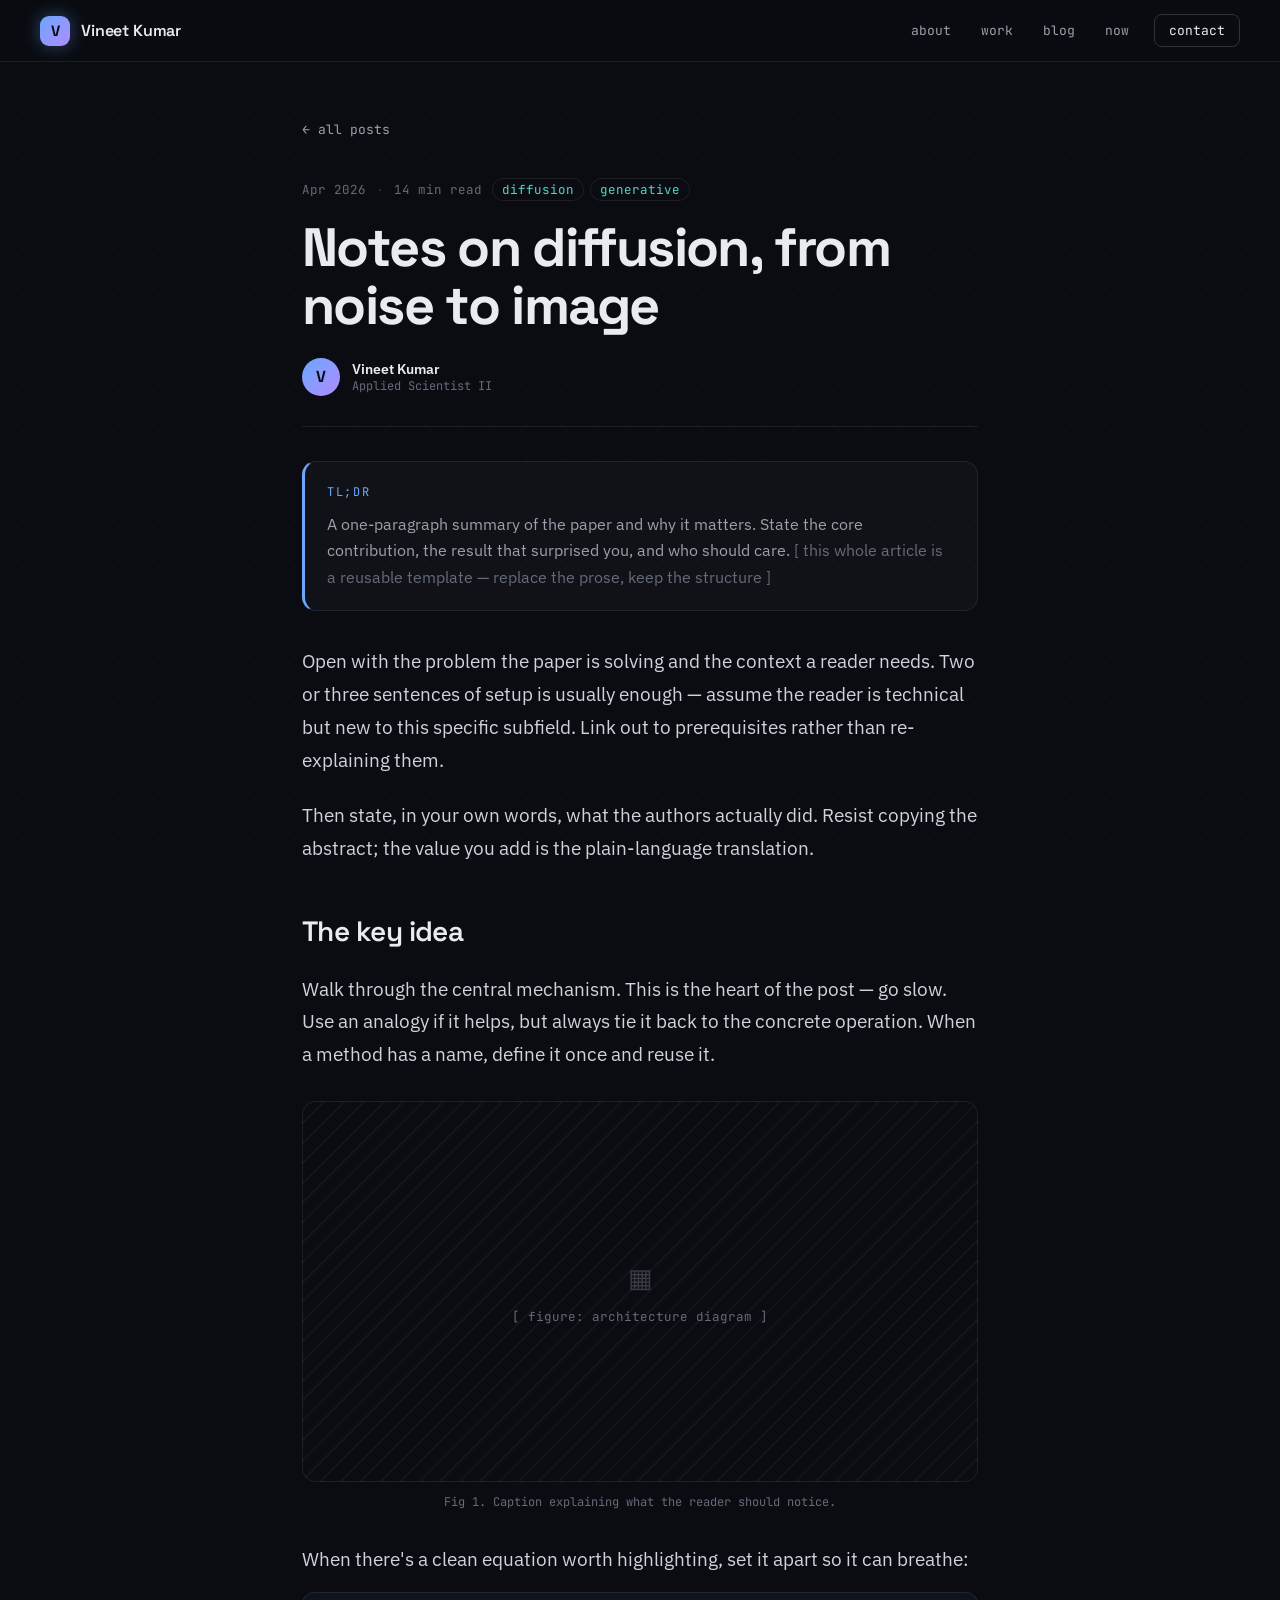
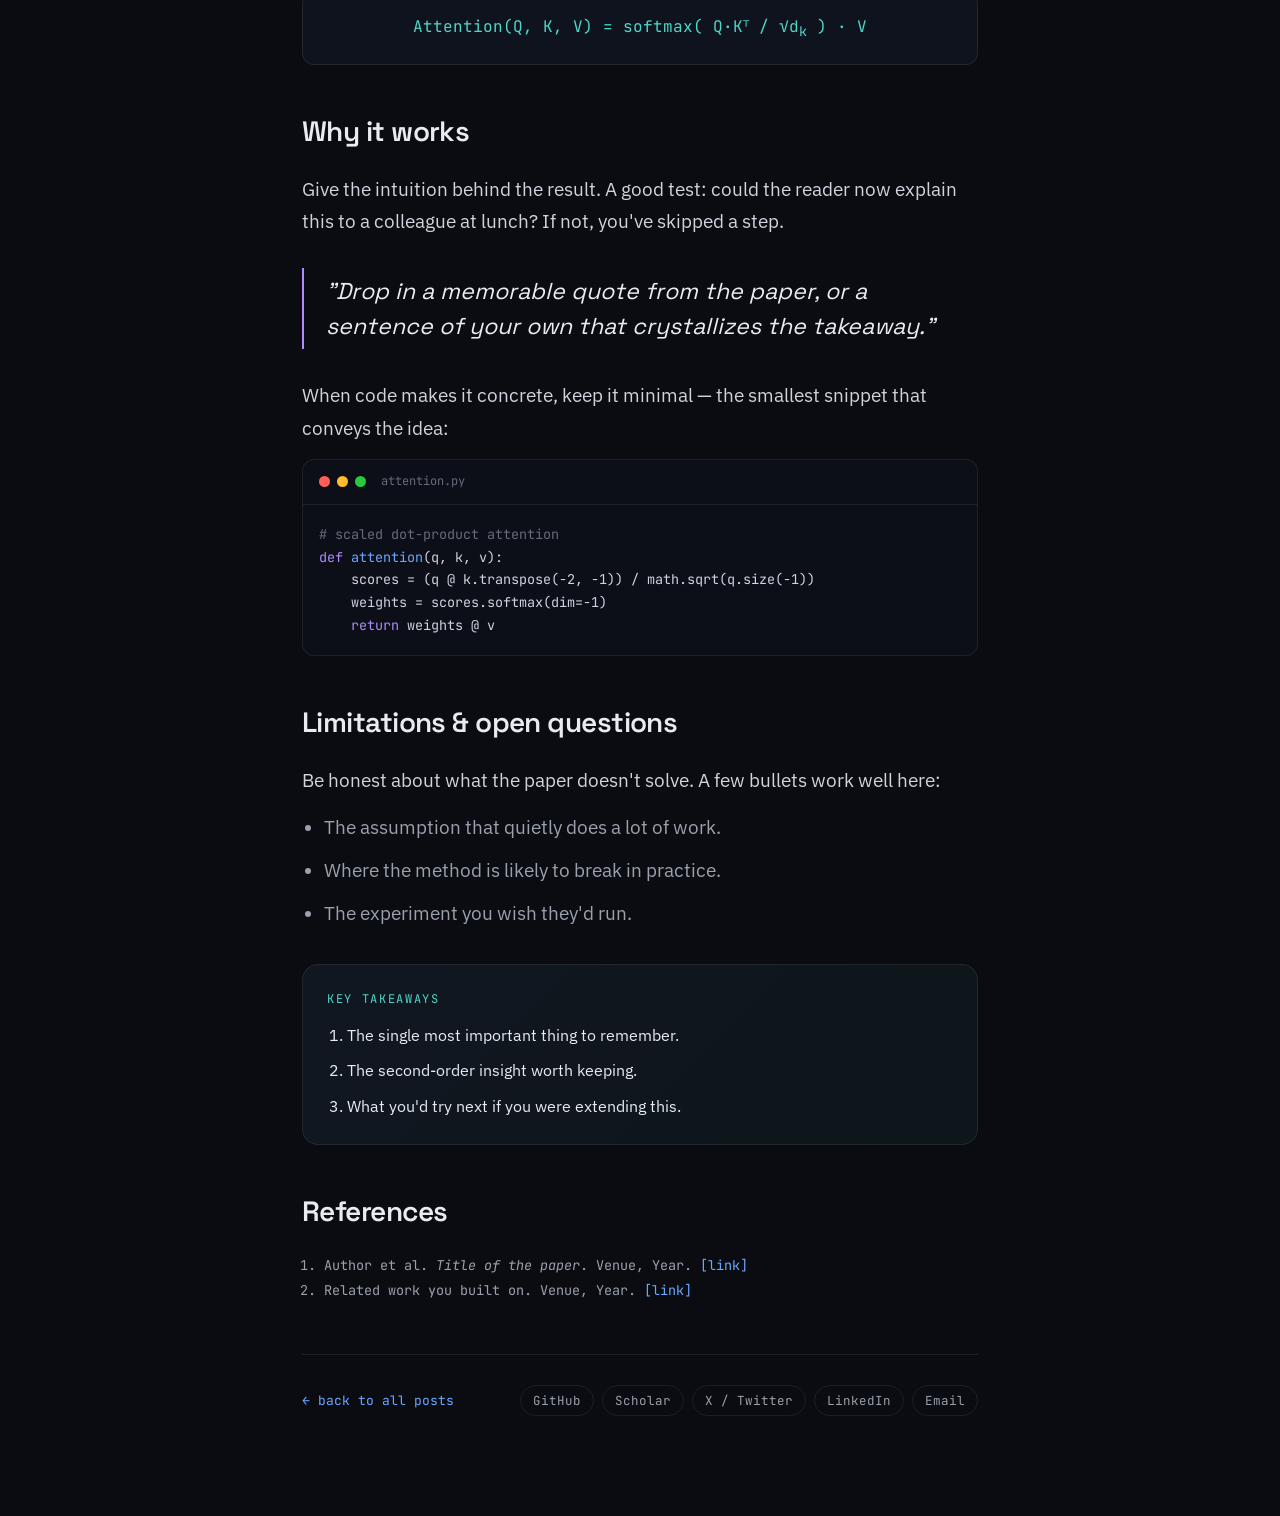
==== posts/notes-on-diffusion.html @ c58b837d "Replace blog with personal site template from Claude Design Compile the "Personal Site" Claude-Desig" ====
<!doctype html>
<html lang="en">
<head>
<meta charset="utf-8">
<meta name="viewport" content="width=device-width, initial-scale=1">
<title>Notes on diffusion, from noise to image — Vineet Kumar</title>
<meta name="description" content="Intuition for the forward and reverse diffusion processes.">
<link rel="preconnect" href="https://fonts.googleapis.com">
<link rel="preconnect" href="https://fonts.gstatic.com" crossorigin>
<link href="https://fonts.googleapis.com/css2?family=Space+Grotesk:wght@400;500;600;700&family=IBM+Plex+Sans:wght@400;500;600&family=JetBrains+Mono:wght@400;500&display=swap" rel="stylesheet">
<link rel="stylesheet" href="../styles.css">
</head>
<body>

<div aria-hidden="true" style="position:fixed;inset:0;background-image:radial-gradient(rgba(255,255,255,0.022) 1px, transparent 1px);background-size:34px 34px;pointer-events:none;z-index:0;"></div>
<div id="progress" style="position:fixed;top:0;left:0;height:2px;width:0%;background:linear-gradient(90deg,var(--accent),var(--accent3));z-index:60;box-shadow:0 0 12px var(--accent);transition:width .08s linear;"></div>

<nav style="position:sticky;top:0;z-index:50;display:flex;align-items:center;justify-content:space-between;gap:16px;padding:14px clamp(18px,5vw,40px);backdrop-filter:blur(14px);background:rgba(10,12,17,0.62);border-bottom:1px solid var(--border);">
  <a href="../index.html" style="display:flex;align-items:center;gap:11px;font-family:var(--display);font-weight:600;letter-spacing:-0.01em;font-size:16px;">
    <span style="width:30px;height:30px;border-radius:9px;display:grid;place-items:center;background:linear-gradient(135deg,var(--accent),var(--accent2));color:#0a0c11;font-weight:700;font-size:15px;box-shadow:0 0 18px rgba(106,168,255,0.4);">V</span>
    <span>Vineet&nbsp;Kumar</span>
  </a>
  <div style="display:flex;align-items:center;gap:clamp(4px,2vw,8px);flex-wrap:wrap;justify-content:flex-end;font-family:var(--mono);font-size:13px;">
    <a href="../index.html#about" class="navlink" style="padding:7px 11px;border-radius:8px;color:var(--muted);transition:color .2s,background .2s;">about</a>
    <a href="../index.html#work" class="navlink" style="padding:7px 11px;border-radius:8px;color:var(--muted);transition:color .2s,background .2s;">work</a>
    <a href="../index.html#blog" class="navlink" style="padding:7px 11px;border-radius:8px;color:var(--muted);transition:color .2s,background .2s;">blog</a>
    <a href="../index.html#now" class="navlink" style="padding:7px 11px;border-radius:8px;color:var(--muted);transition:color .2s,background .2s;">now</a>
    <a href="../index.html#contact" class="navcta" style="margin-left:6px;padding:7px 14px;border-radius:8px;border:1px solid var(--border2);color:var(--text);transition:background .2s,border-color .2s;">contact</a>
  </div>
</nav>

<!-- ponytail: the article body below is the reusable post template from the design; the 3 post files share it. Replace prose, keep structure. -->
<article style="position:relative;z-index:1;max-width:740px;margin:0 auto;padding:clamp(28px,5vw,56px) clamp(18px,5vw,32px) 100px;">
  <a href="../index.html#blog" class="backlink" style="display:inline-flex;align-items:center;gap:8px;font-family:var(--mono);font-size:13px;color:var(--muted);margin-bottom:40px;transition:color .2s;">← all posts</a>

  <div style="display:flex;flex-wrap:wrap;align-items:center;gap:10px;font-family:var(--mono);font-size:12.5px;color:var(--faint);margin-bottom:18px;">
    <span>Apr 2026</span><span style="opacity:.4;">·</span><span>14 min read</span>
    <span style="display:flex;gap:6px;">
      <span style="padding:2px 9px;border-radius:999px;border:1px solid var(--border);color:var(--accent3);">diffusion</span>
      <span style="padding:2px 9px;border-radius:999px;border:1px solid var(--border);color:var(--accent3);">generative</span>
    </span>
  </div>

  <h1 style="margin:0 0 22px;font-family:var(--display);font-weight:700;font-size:clamp(32px,6vw,54px);line-height:1.08;letter-spacing:-0.03em;">Notes on diffusion, from noise to image</h1>

  <div style="display:flex;align-items:center;gap:12px;padding-bottom:30px;margin-bottom:8px;border-bottom:1px solid var(--border);">
    <span style="width:38px;height:38px;border-radius:50%;display:grid;place-items:center;background:linear-gradient(135deg,var(--accent),var(--accent2));color:#0a0c11;font-weight:700;font-family:var(--display);">V</span>
    <div style="font-size:14px;"><div style="font-weight:600;">Vineet Kumar</div><div style="color:var(--faint);font-family:var(--mono);font-size:12px;">Applied Scientist II</div></div>
  </div>

  <div style="font-size:clamp(16.5px,2.4vw,18.5px);line-height:1.78;color:#cfd3dd;">
    <div style="margin:34px 0;padding:20px 22px;border-radius:14px;background:var(--surface);border:1px solid var(--border);border-left:3px solid var(--accent);">
      <div style="font-family:var(--mono);font-size:12px;letter-spacing:0.14em;text-transform:uppercase;color:var(--accent);margin-bottom:8px;">TL;DR</div>
      <div style="font-size:16px;line-height:1.65;color:var(--muted);">A one-paragraph summary of the paper and why it matters. State the core contribution, the result that surprised you, and who should care. <span style="color:var(--faint);">[ this whole article is a reusable template — replace the prose, keep the structure ]</span></div>
    </div>

    <p style="margin:0 0 22px;">Open with the problem the paper is solving and the context a reader needs. Two or three sentences of setup is usually enough — assume the reader is technical but new to this specific subfield. Link out to prerequisites rather than re-explaining them.</p>
    <p style="margin:0 0 30px;">Then state, in your own words, what the authors actually did. Resist copying the abstract; the value you add is the plain-language translation.</p>

    <h2 style="margin:42px 0 16px;font-family:var(--display);font-weight:600;font-size:clamp(22px,3.2vw,28px);letter-spacing:-0.02em;color:var(--text);">The key idea</h2>
    <p style="margin:0 0 22px;">Walk through the central mechanism. This is the heart of the post — go slow. Use an analogy if it helps, but always tie it back to the concrete operation. When a method has a name, define it once and reuse it.</p>

    <figure style="margin:30px 0;">
      <div style="border-radius:14px;overflow:hidden;border:1px solid var(--border);background:linear-gradient(135deg,#11151f,#0c0f17);background-image:repeating-linear-gradient(135deg,rgba(255,255,255,0.035) 0 2px,transparent 2px 14px);aspect-ratio:16/9;display:grid;place-items:center;">
        <div style="text-align:center;font-family:var(--mono);font-size:12.5px;color:var(--faint);line-height:1.8;"><div style="font-size:26px;opacity:.5;margin-bottom:4px;">▦</div>[ figure: architecture diagram ]</div>
      </div>
      <figcaption style="margin-top:10px;font-family:var(--mono);font-size:12px;color:var(--faint);text-align:center;">Fig 1. Caption explaining what the reader should notice.</figcaption>
    </figure>

    <p style="margin:0 0 16px;">When there's a clean equation worth highlighting, set it apart so it can breathe:</p>
    <div style="margin:0 0 26px;padding:20px;border-radius:12px;background:var(--bg-soft);border:1px solid var(--border);text-align:center;font-family:var(--mono);font-size:16px;color:var(--accent3);">Attention(Q, K, V) = softmax( Q·Kᵀ / √d<sub>k</sub> ) · V</div>

    <h2 style="margin:42px 0 16px;font-family:var(--display);font-weight:600;font-size:clamp(22px,3.2vw,28px);letter-spacing:-0.02em;color:var(--text);">Why it works</h2>
    <p style="margin:0 0 22px;">Give the intuition behind the result. A good test: could the reader now explain this to a colleague at lunch? If not, you've skipped a step.</p>

    <blockquote style="margin:30px 0;padding:6px 0 6px 22px;border-left:2px solid var(--accent2);font-family:var(--display);font-style:italic;font-size:clamp(19px,3vw,23px);line-height:1.5;color:var(--text);">"Drop in a memorable quote from the paper, or a sentence of your own that crystallizes the takeaway."</blockquote>

    <p style="margin:0 0 14px;">When code makes it concrete, keep it minimal — the smallest snippet that conveys the idea:</p>
    <div style="margin:0 0 30px;border-radius:12px;overflow:hidden;border:1px solid var(--border);background:#0c0f17;">
      <div style="display:flex;align-items:center;gap:7px;padding:11px 16px;border-bottom:1px solid var(--border);">
        <span style="width:11px;height:11px;border-radius:50%;background:#ff5f57;"></span><span style="width:11px;height:11px;border-radius:50%;background:#febc2e;"></span><span style="width:11px;height:11px;border-radius:50%;background:#28c840;"></span>
        <span style="margin-left:8px;font-family:var(--mono);font-size:12px;color:var(--faint);">attention.py</span>
      </div>
      <pre style="margin:0;padding:18px 16px;overflow-x:auto;font-family:var(--mono);font-size:13.5px;line-height:1.7;color:#cfd3dd;"><span style="color:var(--faint);"># scaled dot-product attention</span>
<span style="color:var(--accent2);">def</span> <span style="color:var(--accent);">attention</span>(q, k, v):
    scores = (q @ k.transpose(-2, -1)) / math.sqrt(q.size(-1))
    weights = scores.softmax(dim=-1)
    <span style="color:var(--accent2);">return</span> weights @ v</pre>
    </div>

    <h2 style="margin:42px 0 16px;font-family:var(--display);font-weight:600;font-size:clamp(22px,3.2vw,28px);letter-spacing:-0.02em;color:var(--text);">Limitations &amp; open questions</h2>
    <p style="margin:0 0 14px;">Be honest about what the paper doesn't solve. A few bullets work well here:</p>
    <ul style="margin:0 0 26px;padding-left:22px;color:var(--muted);">
      <li style="margin-bottom:10px;">The assumption that quietly does a lot of work.</li>
      <li style="margin-bottom:10px;">Where the method is likely to break in practice.</li>
      <li style="margin-bottom:0;">The experiment you wish they'd run.</li>
    </ul>

    <div style="margin:34px 0;padding:24px;border-radius:16px;background:linear-gradient(135deg,rgba(106,168,255,0.07),rgba(79,214,201,0.05));border:1px solid var(--border);">
      <div style="font-family:var(--mono);font-size:12px;letter-spacing:0.14em;text-transform:uppercase;color:var(--accent3);margin-bottom:12px;">Key takeaways</div>
      <ol style="margin:0;padding-left:20px;line-height:1.7;color:var(--text);font-size:16px;">
        <li style="margin-bottom:8px;">The single most important thing to remember.</li>
        <li style="margin-bottom:8px;">The second-order insight worth keeping.</li>
        <li style="margin-bottom:0;">What you'd try next if you were extending this.</li>
      </ol>
    </div>

    <h2 style="margin:42px 0 16px;font-family:var(--display);font-weight:600;font-size:clamp(22px,3.2vw,28px);letter-spacing:-0.02em;color:var(--text);">References</h2>
    <ol style="margin:0 0 10px;padding-left:22px;font-family:var(--mono);font-size:13.5px;line-height:1.9;color:var(--muted);">
      <li>Author et al. <em>Title of the paper</em>. Venue, Year. <span style="color:var(--accent);">[link]</span></li>
      <li>Related work you built on. Venue, Year. <span style="color:var(--accent);">[link]</span></li>
    </ol>
  </div>

  <div style="margin-top:50px;padding-top:30px;border-top:1px solid var(--border);display:flex;flex-wrap:wrap;align-items:center;justify-content:space-between;gap:16px;">
    <a href="../index.html#blog" class="backlink2" style="font-family:var(--mono);font-size:13px;color:var(--accent);transition:opacity .2s;">← back to all posts</a>
    <div style="display:flex;gap:8px;font-family:var(--mono);font-size:12.5px;">
      <a href="#" target="_blank" rel="noopener" class="social-foot" style="padding:6px 12px;border-radius:999px;color:var(--muted);border:1px solid var(--border);transition:color .2s,border-color .2s;">GitHub</a>
      <a href="#" target="_blank" rel="noopener" class="social-foot" style="padding:6px 12px;border-radius:999px;color:var(--muted);border:1px solid var(--border);transition:color .2s,border-color .2s;">Scholar</a>
      <a href="#" target="_blank" rel="noopener" class="social-foot" style="padding:6px 12px;border-radius:999px;color:var(--muted);border:1px solid var(--border);transition:color .2s,border-color .2s;">X / Twitter</a>
      <a href="#" target="_blank" rel="noopener" class="social-foot" style="padding:6px 12px;border-radius:999px;color:var(--muted);border:1px solid var(--border);transition:color .2s,border-color .2s;">LinkedIn</a>
      <a href="mailto:you@example.com" class="social-foot" style="padding:6px 12px;border-radius:999px;color:var(--muted);border:1px solid var(--border);transition:color .2s,border-color .2s;">Email</a>
    </div>
  </div>
</article>

<script src="../site.js"></script>
</body>
</html>
---- styles.css ----
:root {
  --bg:#0a0c11; --bg-soft:#0e131d;
  --surface:rgba(255,255,255,0.028); --surface2:rgba(255,255,255,0.05);
  --border:rgba(255,255,255,0.08); --border2:rgba(255,255,255,0.16);
  --text:#e9ebf1; --muted:#9aa0ad; --faint:#646b7a;
  --accent:#6aa8ff; --accent2:#b08bff; --accent3:#4fd6c9;
  --display:'Space Grotesk',sans-serif;
  --sans:'IBM Plex Sans',system-ui,sans-serif;
  --mono:'JetBrains Mono',monospace;
}
* { box-sizing: border-box; }
html { scroll-behavior: smooth; }
body {
  margin: 0; min-height: 100vh; overflow-x: hidden;
  color: var(--text); font-family: var(--sans); -webkit-font-smoothing: antialiased;
  background: radial-gradient(1200px 600px at 50% -10%, rgba(106,168,255,0.07), transparent 60%), #0a0c11;
}
a { color: inherit; text-decoration: none; }
::selection { background: rgba(106,168,255,0.30); color: #fff; }
::-webkit-scrollbar { width: 10px; height: 10px; }
::-webkit-scrollbar-track { background: #0a0c11; }
::-webkit-scrollbar-thumb { background: rgba(255,255,255,0.12); border-radius: 8px; border: 2px solid #0a0c11; }
::-webkit-scrollbar-thumb:hover { background: rgba(255,255,255,0.22); }

@keyframes auroraA { 0%,100% { transform: translate(0,0) scale(1); } 50% { transform: translate(60px,-40px) scale(1.18); } }
@keyframes auroraB { 0%,100% { transform: translate(0,0) scale(1.1); } 50% { transform: translate(-50px,30px) scale(0.92); } }
@keyframes auroraC { 0%,100% { transform: translate(0,0) scale(1); } 50% { transform: translate(30px,40px) scale(1.12); } }
@keyframes floaty { 0%,100% { transform: translateY(0); } 50% { transform: translateY(-12px); } }
@keyframes spinSlow { to { transform: rotate(360deg); } }
@keyframes shimmer { 0% { background-position: 0% 50%; } 100% { background-position: 200% 50%; } }
@keyframes fadeUp { from { opacity: 0; transform: translateY(22px); } to { opacity: 1; transform: translateY(0); } }
@keyframes pulseDot { 0%,100% { transform: scale(1); opacity: .9; } 50% { transform: scale(1.5); opacity: .4; } }

/* hover states (inline styles can't do :hover) */
.navlink:hover { color: var(--text); background: var(--surface2); }
.navcta:hover { background: var(--surface2); border-color: var(--accent); }
.btn-primary:hover { transform: translateY(-2px); box-shadow: 0 12px 38px rgba(106,168,255,0.42); }
.btn-ghost:hover { background: var(--surface2); border-color: var(--accent); }
.social:hover { color: var(--text); border-color: var(--accent); background: var(--surface); }
.social-foot:hover { color: var(--text); border-color: var(--accent); }
.proj-card:hover { transform: translateY(-5px); border-color: var(--border2); background: var(--surface2); }
.post-row:hover { background: var(--surface); }
.post-row:hover h3 { color: var(--accent); }
.backlink:hover { color: var(--accent); }
.backlink2:hover { opacity: .7; }

/* respect reduced-motion: settle animations instantly, force reveal elements visible */
@media (prefers-reduced-motion: reduce) {
  * { animation-duration: 0.001ms !important; animation-iteration-count: 1 !important; scroll-behavior: auto !important; }
  .fade, [data-reveal] { opacity: 1 !important; transform: none !important; }
}
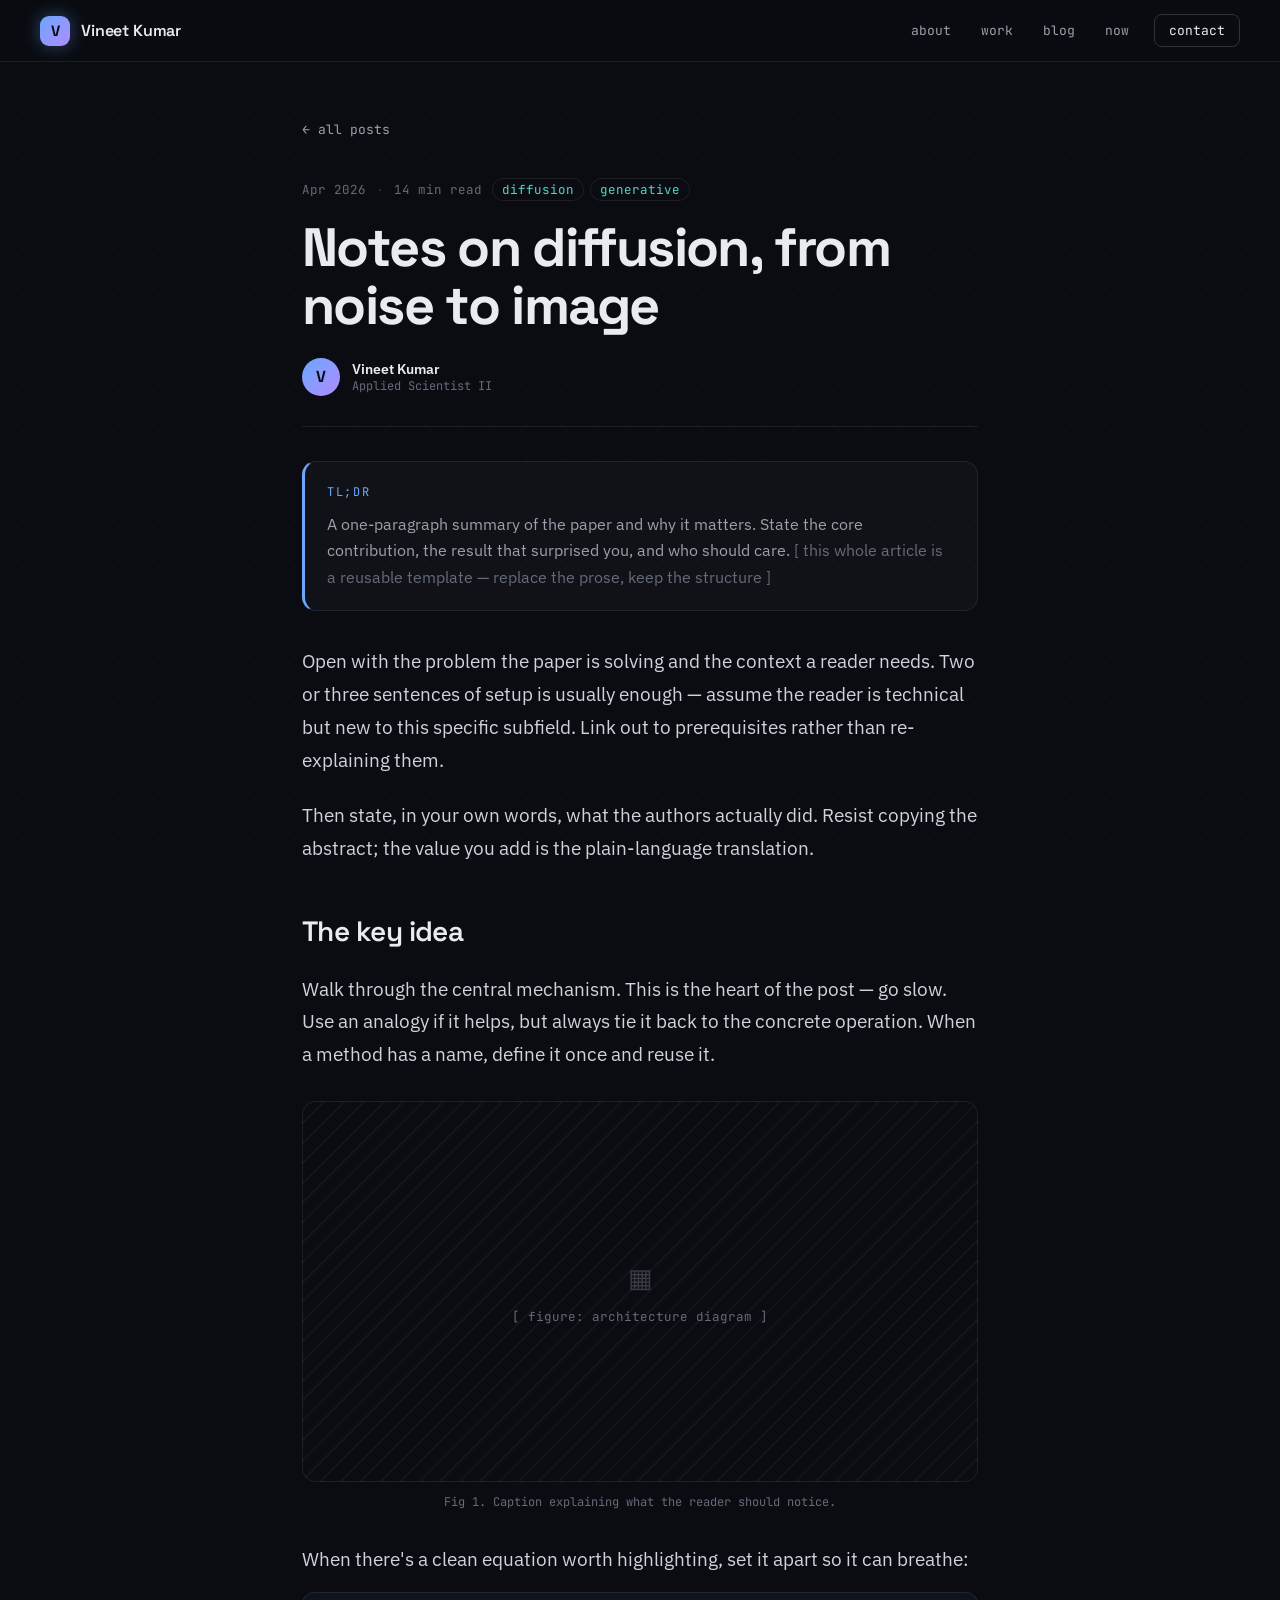
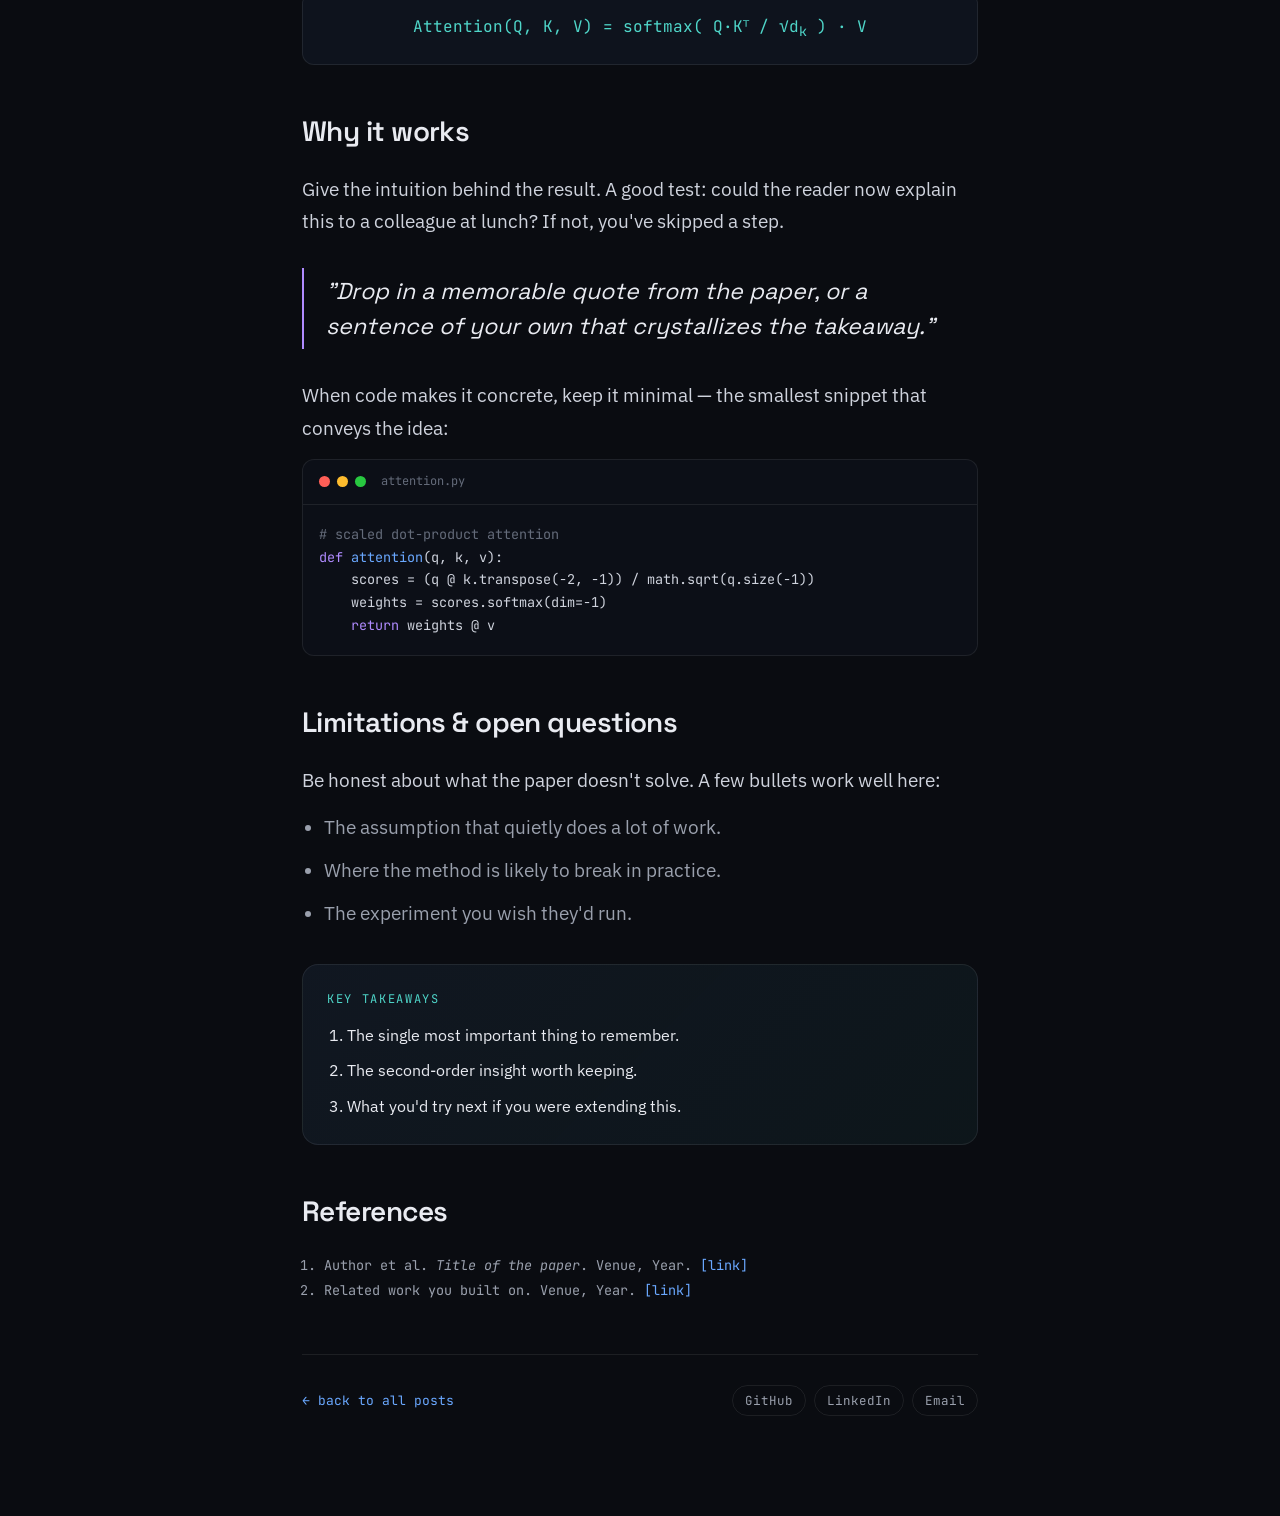
==== commit 5f9d4587: "Fill personal site with real content from resume Hero, about, projects, experience, now, and contact" ====
--- a/posts/notes-on-diffusion.html
+++ b/posts/notes-on-diffusion.html
@@ -115,11 +115,9 @@
   <div style="margin-top:50px;padding-top:30px;border-top:1px solid var(--border);display:flex;flex-wrap:wrap;align-items:center;justify-content:space-between;gap:16px;">
     <a href="../index.html#blog" class="backlink2" style="font-family:var(--mono);font-size:13px;color:var(--accent);transition:opacity .2s;">← back to all posts</a>
     <div style="display:flex;gap:8px;font-family:var(--mono);font-size:12.5px;">
-      <a href="#" target="_blank" rel="noopener" class="social-foot" style="padding:6px 12px;border-radius:999px;color:var(--muted);border:1px solid var(--border);transition:color .2s,border-color .2s;">GitHub</a>
-      <a href="#" target="_blank" rel="noopener" class="social-foot" style="padding:6px 12px;border-radius:999px;color:var(--muted);border:1px solid var(--border);transition:color .2s,border-color .2s;">Scholar</a>
-      <a href="#" target="_blank" rel="noopener" class="social-foot" style="padding:6px 12px;border-radius:999px;color:var(--muted);border:1px solid var(--border);transition:color .2s,border-color .2s;">X / Twitter</a>
-      <a href="#" target="_blank" rel="noopener" class="social-foot" style="padding:6px 12px;border-radius:999px;color:var(--muted);border:1px solid var(--border);transition:color .2s,border-color .2s;">LinkedIn</a>
-      <a href="mailto:you@example.com" class="social-foot" style="padding:6px 12px;border-radius:999px;color:var(--muted);border:1px solid var(--border);transition:color .2s,border-color .2s;">Email</a>
+      <a href="https://github.com/Vineet-the-git" target="_blank" rel="noopener" class="social-foot" style="padding:6px 12px;border-radius:999px;color:var(--muted);border:1px solid var(--border);transition:color .2s,border-color .2s;">GitHub</a>
+      <a href="https://www.linkedin.com/in/vineetk20/" target="_blank" rel="noopener" class="social-foot" style="padding:6px 12px;border-radius:999px;color:var(--muted);border:1px solid var(--border);transition:color .2s,border-color .2s;">LinkedIn</a>
+      <a href="mailto:vineet.kmr1708@gmail.com" class="social-foot" style="padding:6px 12px;border-radius:999px;color:var(--muted);border:1px solid var(--border);transition:color .2s,border-color .2s;">Email</a>
     </div>
   </div>
 </article>
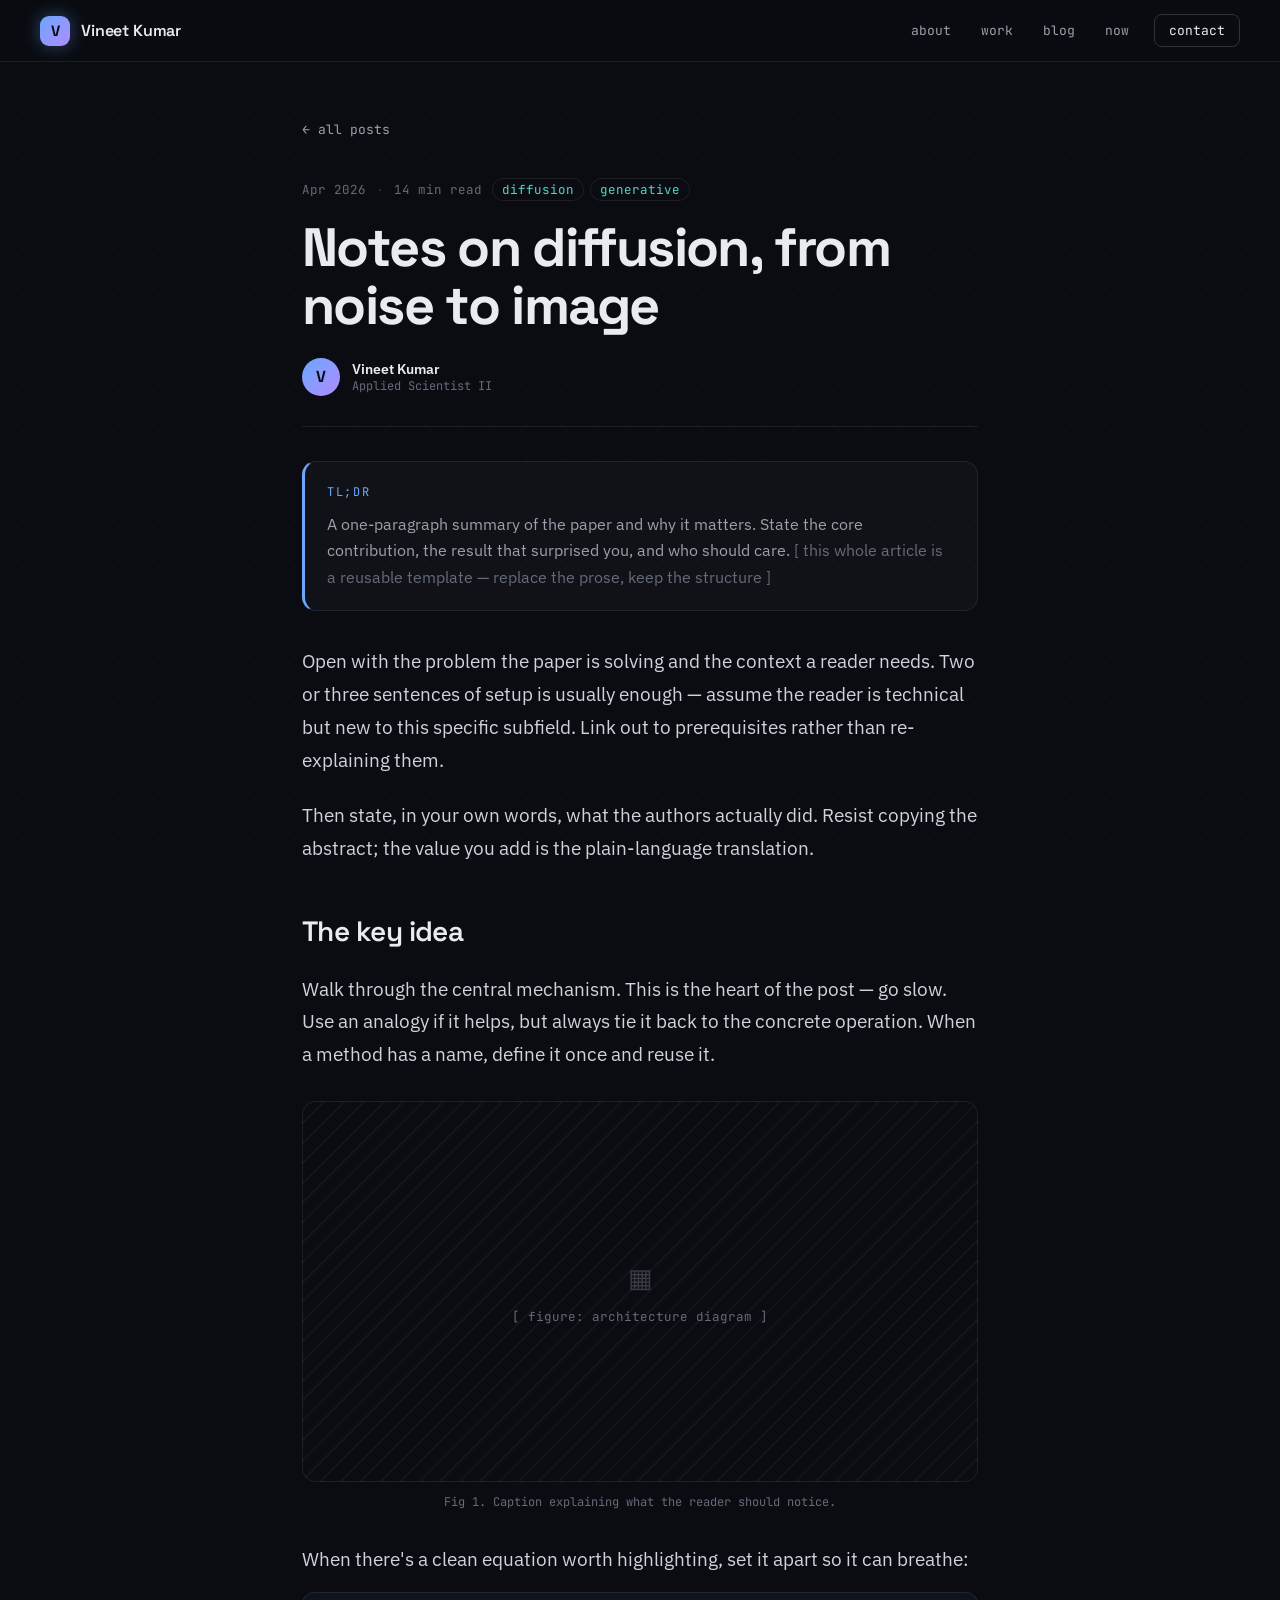
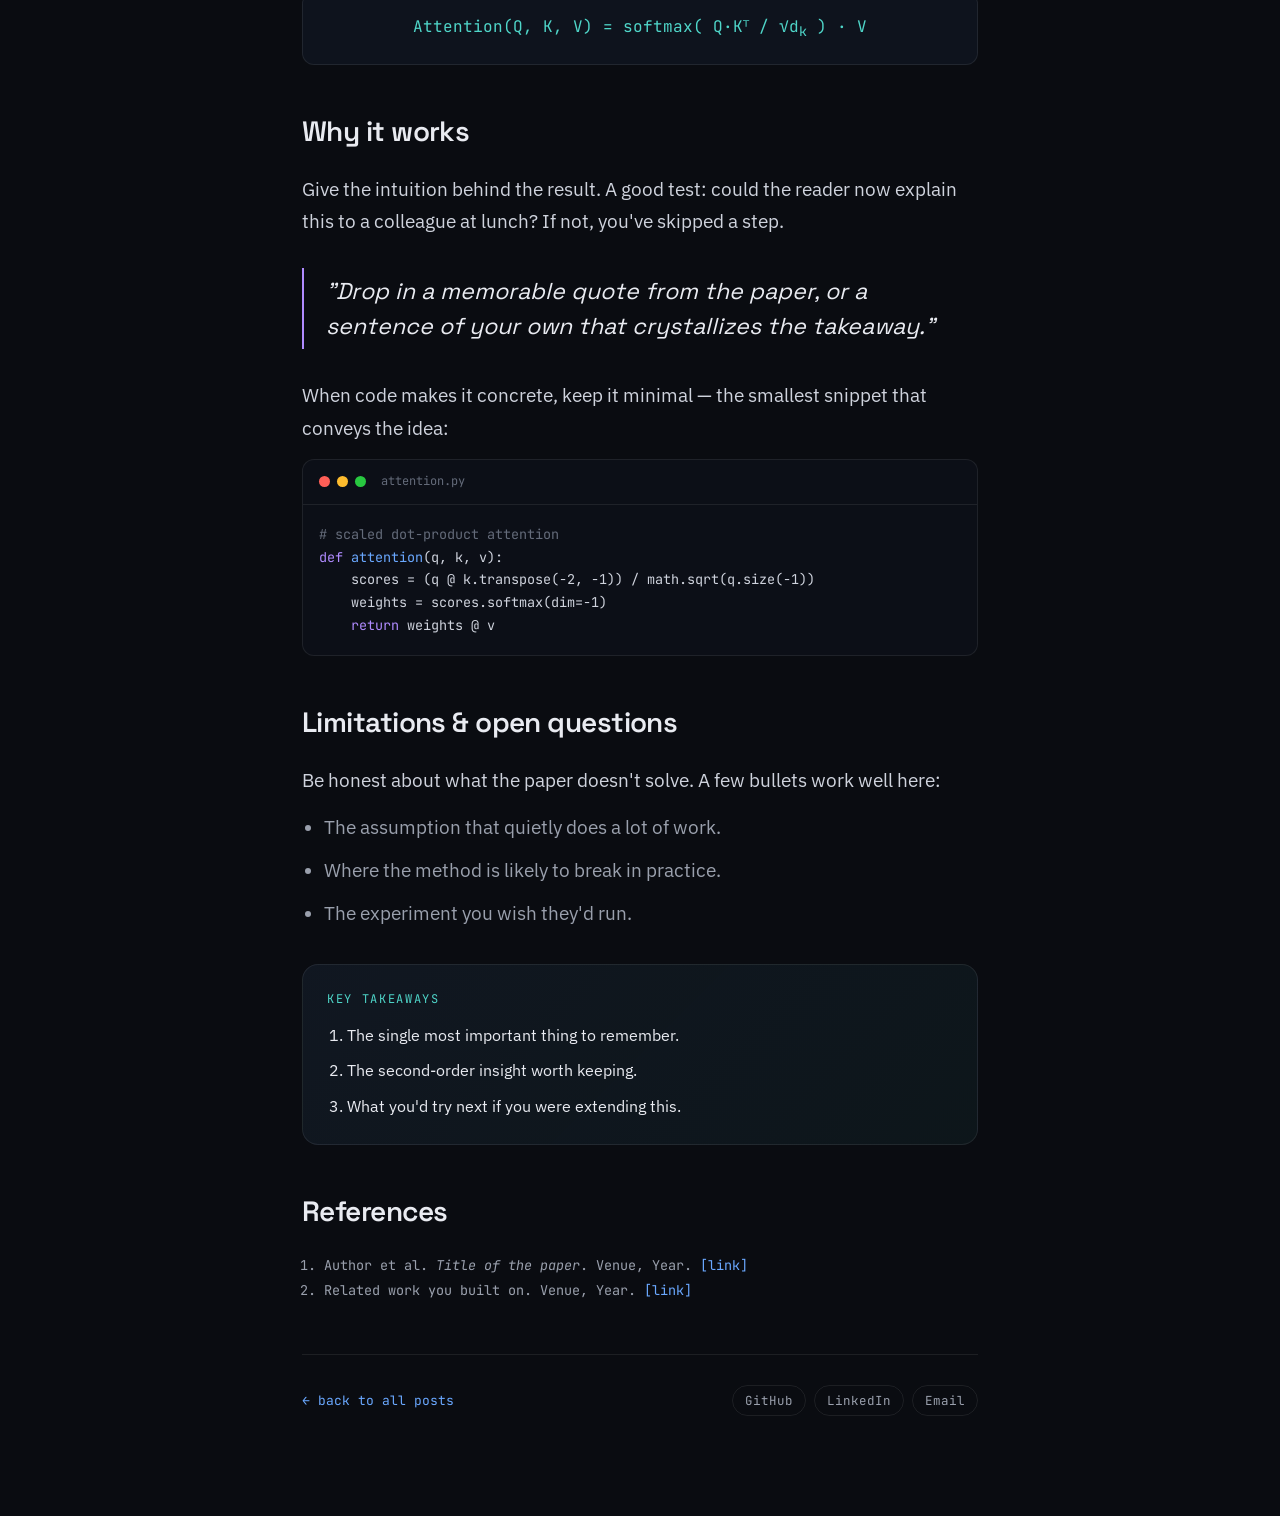
==== commit cc66793c: "Update current company to Polymath and GitHub handle to natsu-git-hub Profile links now point to the" ====
--- a/posts/notes-on-diffusion.html
+++ b/posts/notes-on-diffusion.html
@@ -115,7 +115,7 @@
   <div style="margin-top:50px;padding-top:30px;border-top:1px solid var(--border);display:flex;flex-wrap:wrap;align-items:center;justify-content:space-between;gap:16px;">
     <a href="../index.html#blog" class="backlink2" style="font-family:var(--mono);font-size:13px;color:var(--accent);transition:opacity .2s;">← back to all posts</a>
     <div style="display:flex;gap:8px;font-family:var(--mono);font-size:12.5px;">
-      <a href="https://github.com/Vineet-the-git" target="_blank" rel="noopener" class="social-foot" style="padding:6px 12px;border-radius:999px;color:var(--muted);border:1px solid var(--border);transition:color .2s,border-color .2s;">GitHub</a>
+      <a href="https://github.com/natsu-git-hub" target="_blank" rel="noopener" class="social-foot" style="padding:6px 12px;border-radius:999px;color:var(--muted);border:1px solid var(--border);transition:color .2s,border-color .2s;">GitHub</a>
       <a href="https://www.linkedin.com/in/vineetk20/" target="_blank" rel="noopener" class="social-foot" style="padding:6px 12px;border-radius:999px;color:var(--muted);border:1px solid var(--border);transition:color .2s,border-color .2s;">LinkedIn</a>
       <a href="mailto:vineet.kmr1708@gmail.com" class="social-foot" style="padding:6px 12px;border-radius:999px;color:var(--muted);border:1px solid var(--border);transition:color .2s,border-color .2s;">Email</a>
     </div>
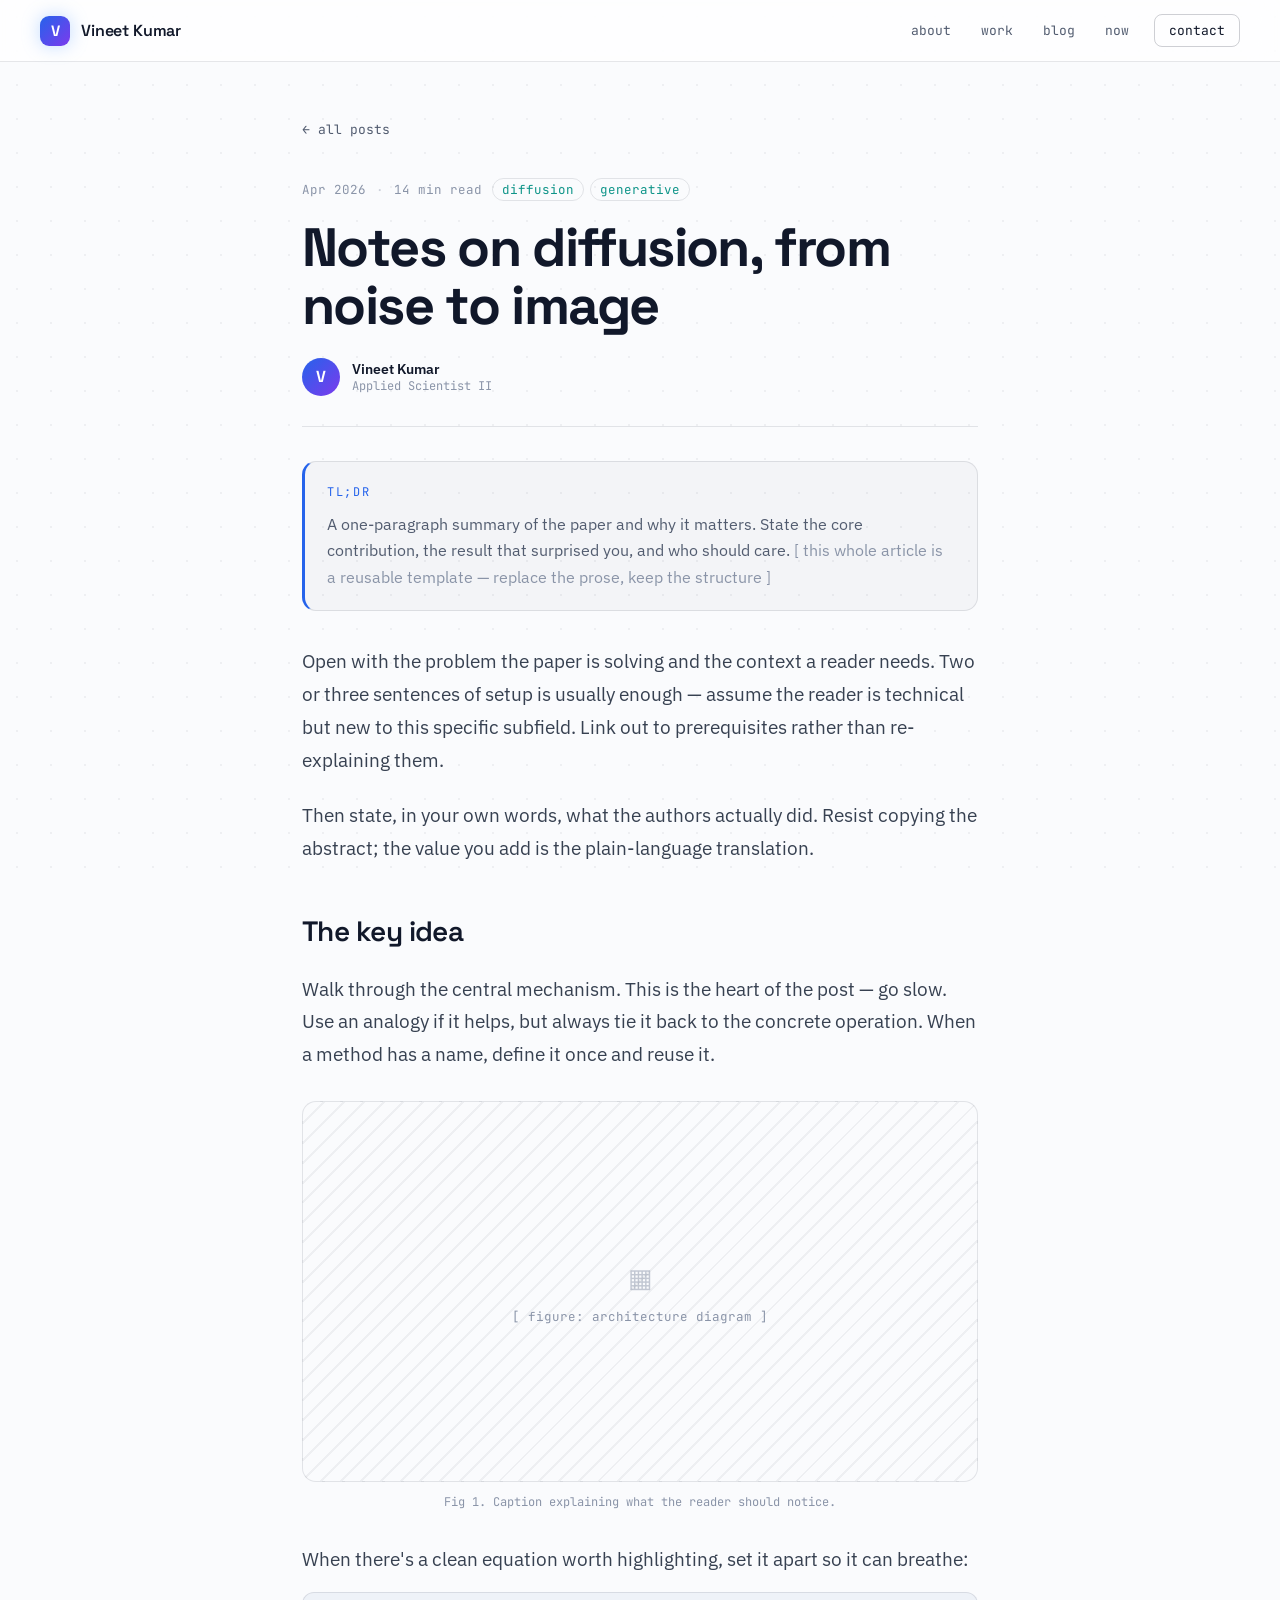
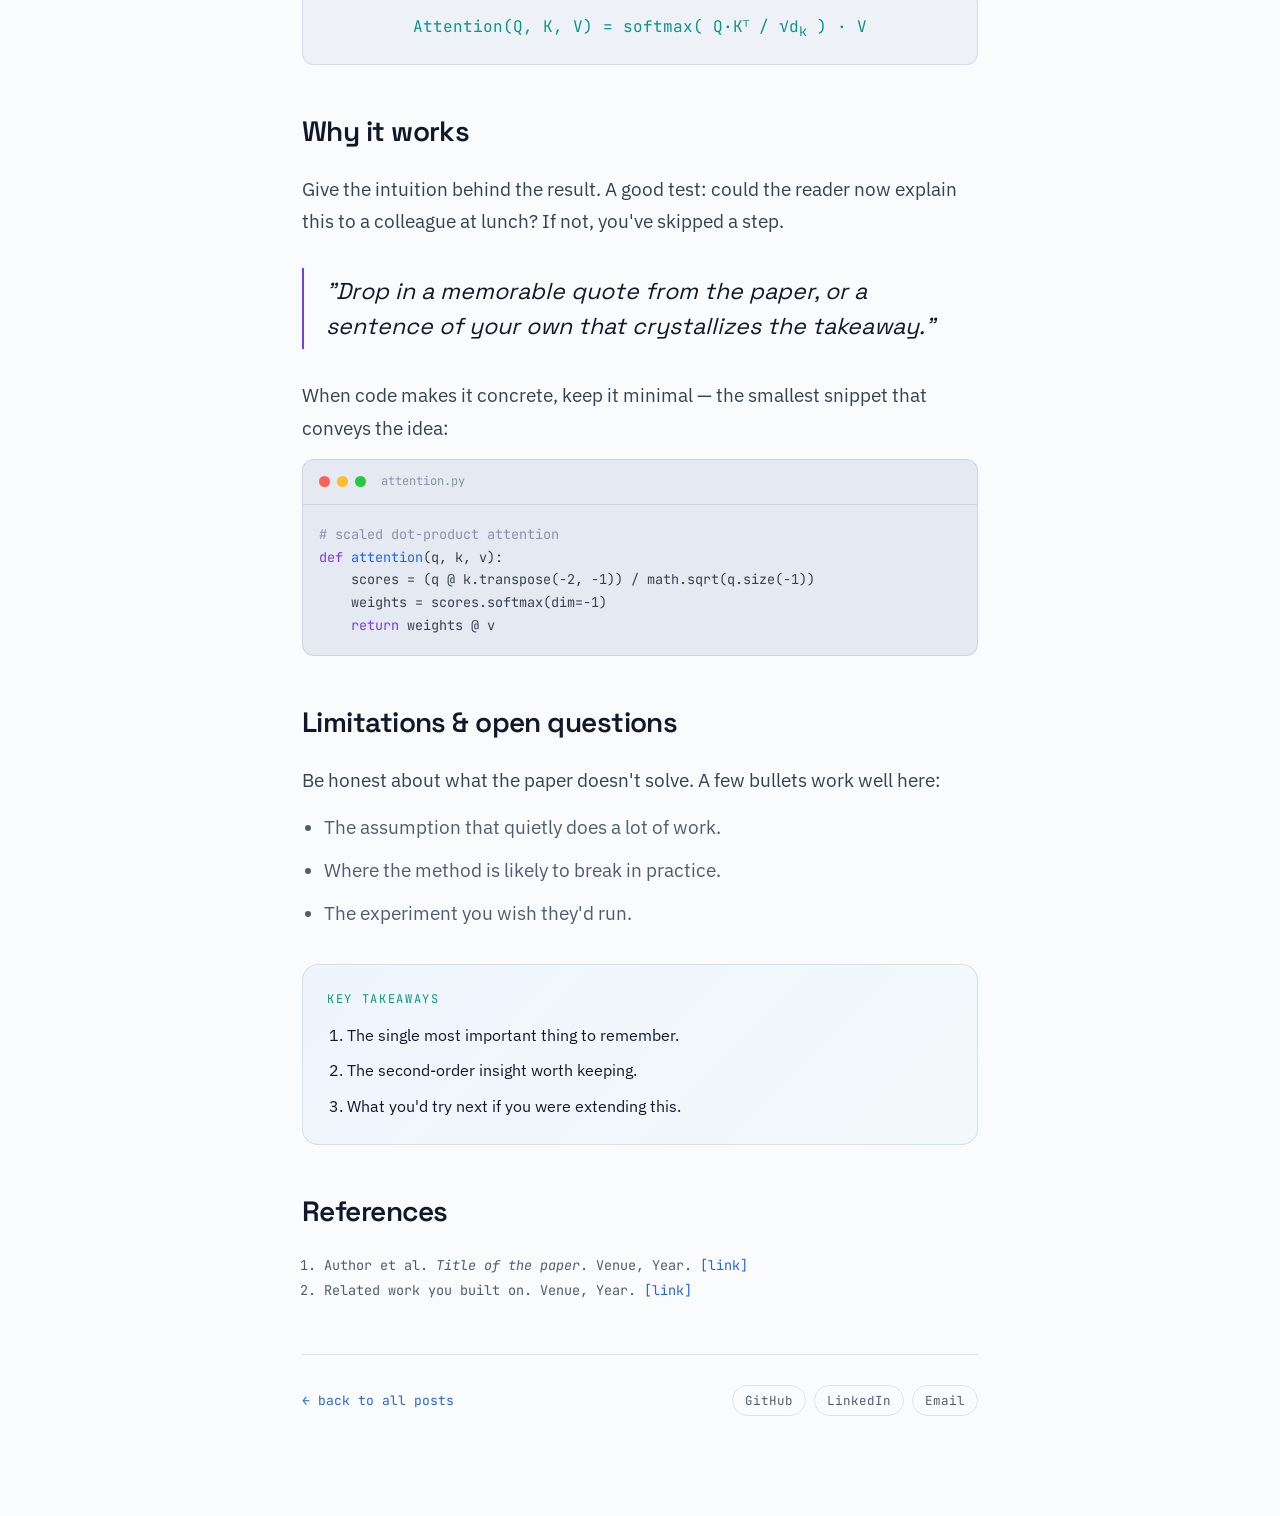
==== commit 56698a77: "Switch site to a light theme Flip the palette in styles.css (light bg, dark text, deeper blue/violet" ====
--- a/posts/notes-on-diffusion.html
+++ b/posts/notes-on-diffusion.html
@@ -12,12 +12,12 @@
 </head>
 <body>
 
-<div aria-hidden="true" style="position:fixed;inset:0;background-image:radial-gradient(rgba(255,255,255,0.022) 1px, transparent 1px);background-size:34px 34px;pointer-events:none;z-index:0;"></div>
+<div aria-hidden="true" style="position:fixed;inset:0;background-image:radial-gradient(rgba(17,24,42,0.05) 1px, transparent 1px);background-size:34px 34px;pointer-events:none;z-index:0;"></div>
 <div id="progress" style="position:fixed;top:0;left:0;height:2px;width:0%;background:linear-gradient(90deg,var(--accent),var(--accent3));z-index:60;box-shadow:0 0 12px var(--accent);transition:width .08s linear;"></div>
 
-<nav style="position:sticky;top:0;z-index:50;display:flex;align-items:center;justify-content:space-between;gap:16px;padding:14px clamp(18px,5vw,40px);backdrop-filter:blur(14px);background:rgba(10,12,17,0.62);border-bottom:1px solid var(--border);">
+<nav style="position:sticky;top:0;z-index:50;display:flex;align-items:center;justify-content:space-between;gap:16px;padding:14px clamp(18px,5vw,40px);backdrop-filter:blur(14px);background:rgba(255,255,255,0.72);border-bottom:1px solid var(--border);">
   <a href="../index.html" style="display:flex;align-items:center;gap:11px;font-family:var(--display);font-weight:600;letter-spacing:-0.01em;font-size:16px;">
-    <span style="width:30px;height:30px;border-radius:9px;display:grid;place-items:center;background:linear-gradient(135deg,var(--accent),var(--accent2));color:#0a0c11;font-weight:700;font-size:15px;box-shadow:0 0 18px rgba(106,168,255,0.4);">V</span>
+    <span style="width:30px;height:30px;border-radius:9px;display:grid;place-items:center;background:linear-gradient(135deg,var(--accent),var(--accent2));color:#fff;font-weight:700;font-size:15px;box-shadow:0 0 18px rgba(106,168,255,0.4);">V</span>
     <span>Vineet&nbsp;Kumar</span>
   </a>
   <div style="display:flex;align-items:center;gap:clamp(4px,2vw,8px);flex-wrap:wrap;justify-content:flex-end;font-family:var(--mono);font-size:13px;">
@@ -44,11 +44,11 @@
   <h1 style="margin:0 0 22px;font-family:var(--display);font-weight:700;font-size:clamp(32px,6vw,54px);line-height:1.08;letter-spacing:-0.03em;">Notes on diffusion, from noise to image</h1>
 
   <div style="display:flex;align-items:center;gap:12px;padding-bottom:30px;margin-bottom:8px;border-bottom:1px solid var(--border);">
-    <span style="width:38px;height:38px;border-radius:50%;display:grid;place-items:center;background:linear-gradient(135deg,var(--accent),var(--accent2));color:#0a0c11;font-weight:700;font-family:var(--display);">V</span>
+    <span style="width:38px;height:38px;border-radius:50%;display:grid;place-items:center;background:linear-gradient(135deg,var(--accent),var(--accent2));color:#fff;font-weight:700;font-family:var(--display);">V</span>
     <div style="font-size:14px;"><div style="font-weight:600;">Vineet Kumar</div><div style="color:var(--faint);font-family:var(--mono);font-size:12px;">Applied Scientist II</div></div>
   </div>
 
-  <div style="font-size:clamp(16.5px,2.4vw,18.5px);line-height:1.78;color:#cfd3dd;">
+  <div style="font-size:clamp(16.5px,2.4vw,18.5px);line-height:1.78;color:#374151;">
     <div style="margin:34px 0;padding:20px 22px;border-radius:14px;background:var(--surface);border:1px solid var(--border);border-left:3px solid var(--accent);">
       <div style="font-family:var(--mono);font-size:12px;letter-spacing:0.14em;text-transform:uppercase;color:var(--accent);margin-bottom:8px;">TL;DR</div>
       <div style="font-size:16px;line-height:1.65;color:var(--muted);">A one-paragraph summary of the paper and why it matters. State the core contribution, the result that surprised you, and who should care. <span style="color:var(--faint);">[ this whole article is a reusable template — replace the prose, keep the structure ]</span></div>
@@ -61,7 +61,7 @@
     <p style="margin:0 0 22px;">Walk through the central mechanism. This is the heart of the post — go slow. Use an analogy if it helps, but always tie it back to the concrete operation. When a method has a name, define it once and reuse it.</p>
 
     <figure style="margin:30px 0;">
-      <div style="border-radius:14px;overflow:hidden;border:1px solid var(--border);background:linear-gradient(135deg,#11151f,#0c0f17);background-image:repeating-linear-gradient(135deg,rgba(255,255,255,0.035) 0 2px,transparent 2px 14px);aspect-ratio:16/9;display:grid;place-items:center;">
+      <div style="border-radius:14px;overflow:hidden;border:1px solid var(--border);background:linear-gradient(135deg,#eef2f8,#e4e9f2);background-image:repeating-linear-gradient(135deg,rgba(17,24,42,0.05) 0 2px,transparent 2px 14px);aspect-ratio:16/9;display:grid;place-items:center;">
         <div style="text-align:center;font-family:var(--mono);font-size:12.5px;color:var(--faint);line-height:1.8;"><div style="font-size:26px;opacity:.5;margin-bottom:4px;">▦</div>[ figure: architecture diagram ]</div>
       </div>
       <figcaption style="margin-top:10px;font-family:var(--mono);font-size:12px;color:var(--faint);text-align:center;">Fig 1. Caption explaining what the reader should notice.</figcaption>
@@ -76,12 +76,12 @@
     <blockquote style="margin:30px 0;padding:6px 0 6px 22px;border-left:2px solid var(--accent2);font-family:var(--display);font-style:italic;font-size:clamp(19px,3vw,23px);line-height:1.5;color:var(--text);">"Drop in a memorable quote from the paper, or a sentence of your own that crystallizes the takeaway."</blockquote>
 
     <p style="margin:0 0 14px;">When code makes it concrete, keep it minimal — the smallest snippet that conveys the idea:</p>
-    <div style="margin:0 0 30px;border-radius:12px;overflow:hidden;border:1px solid var(--border);background:#0c0f17;">
+    <div style="margin:0 0 30px;border-radius:12px;overflow:hidden;border:1px solid var(--border);background:#e4e9f2;">
       <div style="display:flex;align-items:center;gap:7px;padding:11px 16px;border-bottom:1px solid var(--border);">
         <span style="width:11px;height:11px;border-radius:50%;background:#ff5f57;"></span><span style="width:11px;height:11px;border-radius:50%;background:#febc2e;"></span><span style="width:11px;height:11px;border-radius:50%;background:#28c840;"></span>
         <span style="margin-left:8px;font-family:var(--mono);font-size:12px;color:var(--faint);">attention.py</span>
       </div>
-      <pre style="margin:0;padding:18px 16px;overflow-x:auto;font-family:var(--mono);font-size:13.5px;line-height:1.7;color:#cfd3dd;"><span style="color:var(--faint);"># scaled dot-product attention</span>
+      <pre style="margin:0;padding:18px 16px;overflow-x:auto;font-family:var(--mono);font-size:13.5px;line-height:1.7;color:#374151;"><span style="color:var(--faint);"># scaled dot-product attention</span>
 <span style="color:var(--accent2);">def</span> <span style="color:var(--accent);">attention</span>(q, k, v):
     scores = (q @ k.transpose(-2, -1)) / math.sqrt(q.size(-1))
     weights = scores.softmax(dim=-1)
--- a/styles.css
+++ b/styles.css
@@ -1,9 +1,9 @@
 :root {
-  --bg:#0a0c11; --bg-soft:#0e131d;
-  --surface:rgba(255,255,255,0.028); --surface2:rgba(255,255,255,0.05);
-  --border:rgba(255,255,255,0.08); --border2:rgba(255,255,255,0.16);
-  --text:#e9ebf1; --muted:#9aa0ad; --faint:#646b7a;
-  --accent:#6aa8ff; --accent2:#b08bff; --accent3:#4fd6c9;
+  --bg:#fafbfd; --bg-soft:#eef2f8;
+  --surface:rgba(17,24,42,0.028); --surface2:rgba(17,24,42,0.055);
+  --border:rgba(17,24,42,0.10); --border2:rgba(17,24,42,0.20);
+  --text:#11182a; --muted:#525c70; --faint:#8a94a8;
+  --accent:#2563eb; --accent2:#7c3aed; --accent3:#0d9488;
   --display:'Space Grotesk',sans-serif;
   --sans:'IBM Plex Sans',system-ui,sans-serif;
   --mono:'JetBrains Mono',monospace;
@@ -13,14 +13,14 @@
 body {
   margin: 0; min-height: 100vh; overflow-x: hidden;
   color: var(--text); font-family: var(--sans); -webkit-font-smoothing: antialiased;
-  background: radial-gradient(1200px 600px at 50% -10%, rgba(106,168,255,0.07), transparent 60%), #0a0c11;
+  background: radial-gradient(1200px 600px at 50% -10%, rgba(37,99,235,0.06), transparent 60%), #fafbfd;
 }
 a { color: inherit; text-decoration: none; }
-::selection { background: rgba(106,168,255,0.30); color: #fff; }
+::selection { background: rgba(37,99,235,0.18); color: #11182a; }
 ::-webkit-scrollbar { width: 10px; height: 10px; }
-::-webkit-scrollbar-track { background: #0a0c11; }
-::-webkit-scrollbar-thumb { background: rgba(255,255,255,0.12); border-radius: 8px; border: 2px solid #0a0c11; }
-::-webkit-scrollbar-thumb:hover { background: rgba(255,255,255,0.22); }
+::-webkit-scrollbar-track { background: #eef1f6; }
+::-webkit-scrollbar-thumb { background: rgba(17,24,42,0.20); border-radius: 8px; border: 2px solid #eef1f6; }
+::-webkit-scrollbar-thumb:hover { background: rgba(17,24,42,0.32); }
 
 @keyframes auroraA { 0%,100% { transform: translate(0,0) scale(1); } 50% { transform: translate(60px,-40px) scale(1.18); } }
 @keyframes auroraB { 0%,100% { transform: translate(0,0) scale(1.1); } 50% { transform: translate(-50px,30px) scale(0.92); } }
